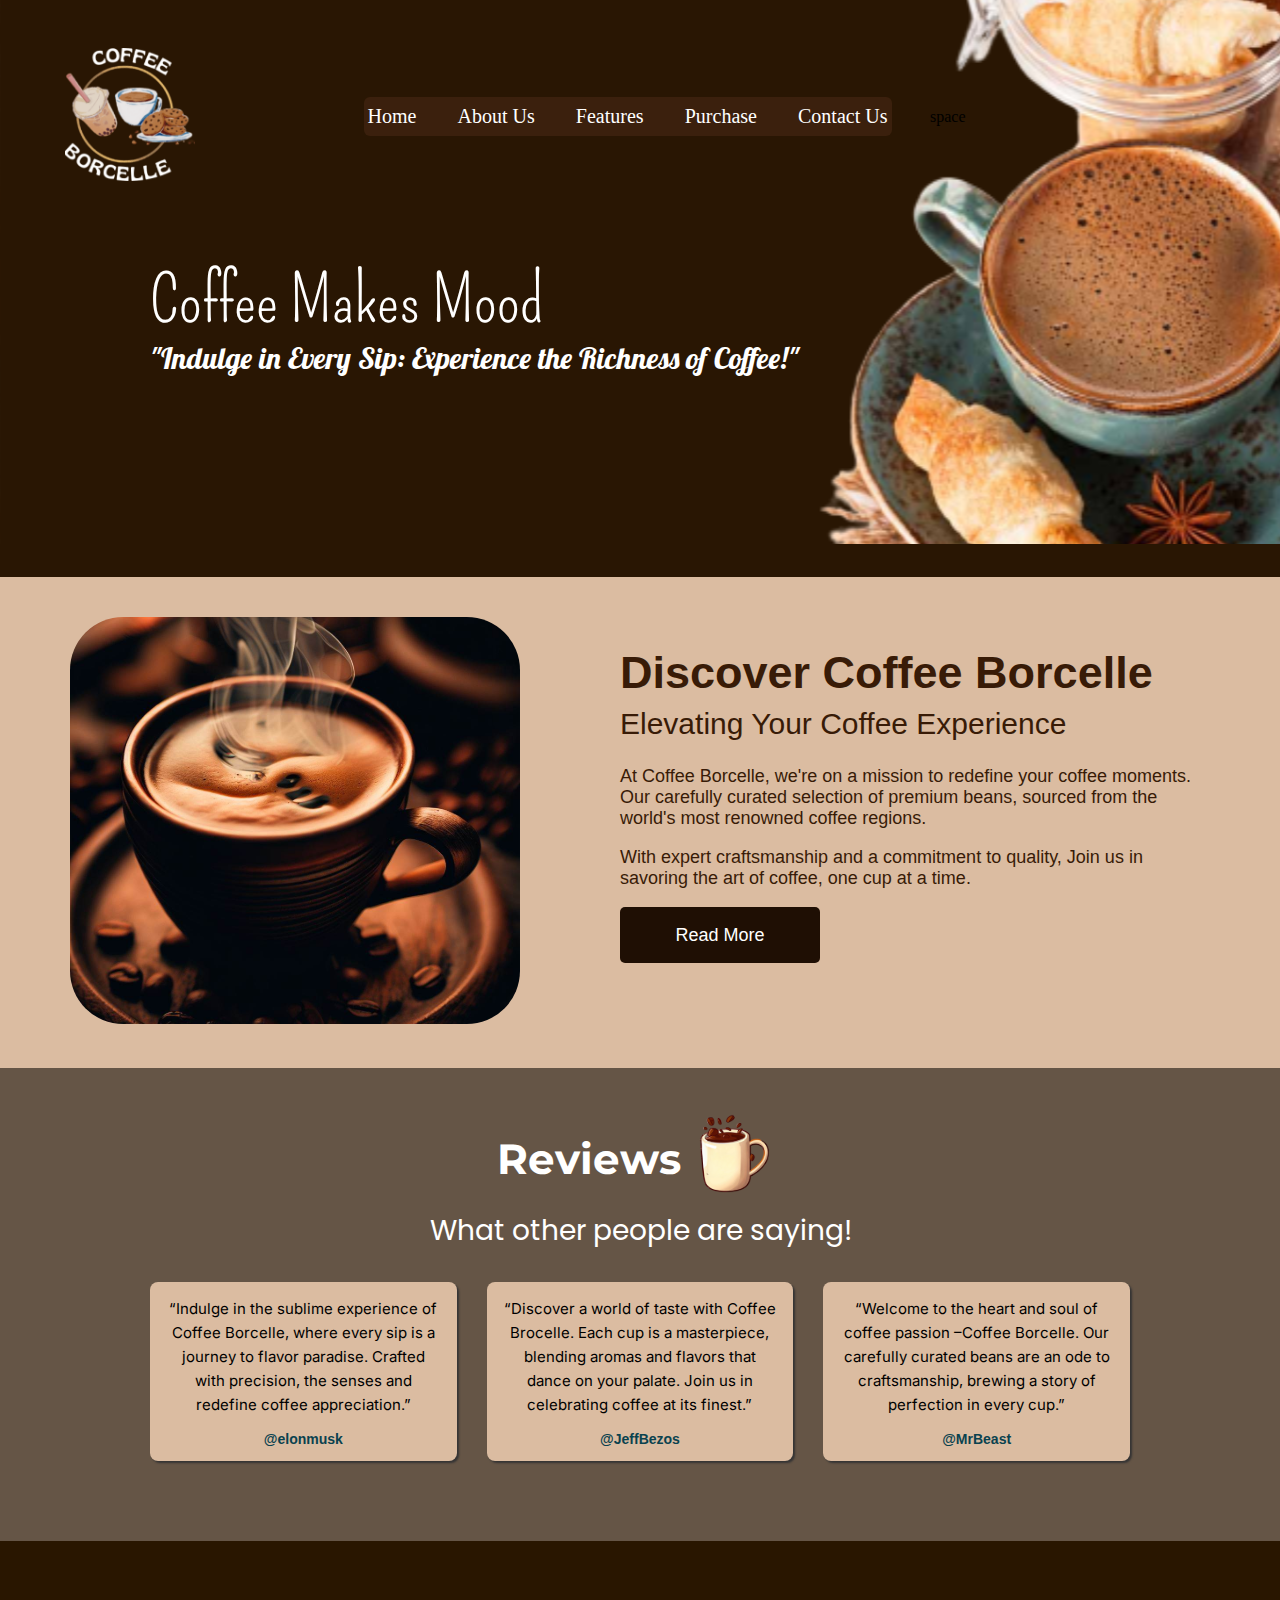
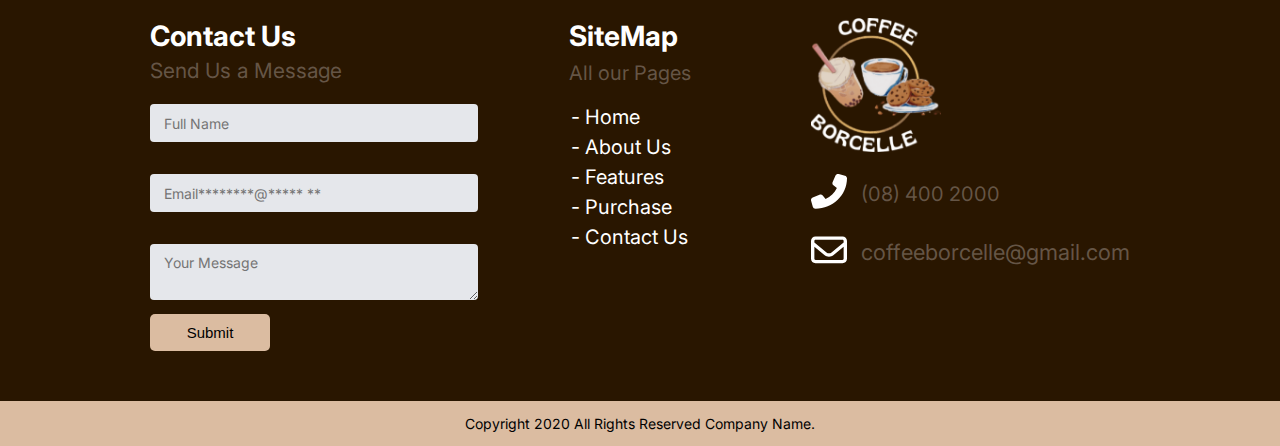
==== index.html @ 1bc61017 "Update and rename Coffee2.html to index.html" ====
<!DOCTYPE html>
<html>
    <head>
        <title>Coffee Borcelle</title>
        <link rel="stylesheet" href="Coffee.css">
        <link rel="preconnect" href="https://fonts.googleapis.com">
<link rel="preconnect" href="https://fonts.gstatic.com" crossorigin>
<link href="https://fonts.googleapis.com/css2?family=Inter:ital,opsz,wght@0,14..32,100..900;1,14..32,100..900&family=Lobster&family=Montserrat:ital,wght@0,100..900;1,100..900&family=Pompiere&family=Poppins:ital,wght@0,100;0,200;0,300;0,400;0,500;0,600;0,700;0,800;0,900;1,100;1,200;1,300;1,400;1,500;1,600;1,700;1,800;1,900&display=swap" rel="stylesheet">
    </head>
     


    <body>
        <div class="general-container">
            <div class="header-container">
                <div class="header">
                    <div class="coffee-logo">
                        <img class="coffee-pic" src="logo-d5e1fde3 (1).png">
                    </div>
                    <div class="nav">
                        <div>Home</div>
                        <div>About Us</div>
                        <div>Features</div>
                        <div>Purchase</div>
                        <div>Contact Us</div>
                    </div>
                    <div class="space">
                        space
                    </div>
                </div>

                <div class="absolute-container">
                    <img class="absolute-img" src="absolute-img-7f25645f.svg">
                </div>

                <div class="nav-container">
                    <div class="close-button-container">
                       <button class="close-button">x</button>
                    </div>
                
                <div class="nav-options">
                    <div>Home</div>
                    <div>About Us</div>
                    <div>Features</div>
                    <div>Purchase</div>
                    <div>Contact Us</div>
                </div>
                
                </div>

                <div class="motto">
                    <p class="motto-heading">Coffee Makes Mood</p>
                    <p class="subheading">"Indulge in Every Sip: 
                        Experience the Richness of Coffee!"
                    </p>
                </div>
            </div>



            <div class="about-container">
                <div class="coffee-container">
                    <img class="coffee-img" src="coffee-cup-a25f77c8.svg">
                </div>
                <div class="about-coffee">
                    <h1 class="about-header">Discover Coffee Borcelle</h1>
                    <h2 class="about-subheader">Elevating Your Coffee Experience</h2>
                    <p>At Coffee Borcelle, we're on a mission to redefine your coffee moments. Our carefully curated selection of premium beans, sourced from the world's most renowned coffee regions.</p>
                    <p>With expert craftsmanship and a commitment to quality, Join us in savoring the art of coffee, one cup at a time.</p>
                    <button class="read-button">Read More</button>
                </div>
            </div>
            <div class="reviews-container">
                <div class="review-header">
                    <div>Reviews</div>
                    <div><img src="sm-coffee-cup-471a002f.svg"></div>
                </div>
                <div class="review-subheader">
                    What other people are saying!
                </div>
                <div class="review-box-container">
                    <div class="review-box1">
                        <p class="box-content">
                            “Indulge in the sublime experience of Coffee Borcelle, where every sip is a journey to flavor paradise.
                             Crafted with precision, the senses and redefine coffee appreciation.”
                        </p>
                        <p class="review-author">@elonmusk</p>
                    </div>
                    <div class="review-box2">
                        <p class="box-content">
                            “Discover a world of taste with Coffee Brocelle. 
                            Each cup is a masterpiece, blending aromas and flavors that dance on your palate. Join us in celebrating coffee at its finest.”
                        </p>
                        <p class="review-author">@JeffBezos</p>
                    </div>
                    <div class="review-box3">
                        <p class="box-content">
                            “Welcome to the heart and soul of coffee passion –Coffee Borcelle. Our carefully curated beans are an ode to
                             craftsmanship, brewing a story of perfection in every cup.”
                        </p>
                        <p class="review-author">@MrBeast</p>
                    </div>
                </div>
            </div>
            <div class="contactus-container">
                <div class="contact-form">
                    <p class="head">Contact Us</p>
                    <p class="subhead">Send Us a Message</p>
                    <div class="form">
                        <div>
                            <input class="input1" type="text" placeholder="Full Name">
                        </div>
                        <div>
                            <input class="input1" type="email" placeholder="Email********@***** **">
                        </div>
                        <div>
                            <textarea class="input2" placeholder="Your Message"></textarea>
                        </div>
                        <div>
                            <input class="submit" type="submit">
                        </div>
                        
                    </div>
                </div>

                <div class="contact-links">
                    <div>
                       <div class="sitemap">SiteMap</div>
                       <div class="all-pages">All our Pages</div>
                    </div>
                    <div class="links">
                        <div>- Home</div>
                        <div>- About Us</div>
                        <div>- Features</div>
                        <div>- Purchase</div>
                        <div>- Contact Us</div>
                        
                    </div>
                </div>
                <div class="contact-info">
                    <div class="contact-logo">
                        <img class="contact-logo-img" src="logo-d5e1fde3 (1).png">
                    </div>
                    <div class="contact-call">
                        <div><img src="call-8a789ccc.svg"></div>
                        <div>(08) 400 2000</div>
                    </div>
                    <div class="contact-email">
                        <div><img src="email-8d570b8e.svg"></div>
                        <div>coffeeborcelle@gmail.com</div>
                    </div>
                </div>
            </div> 
            <div class="copyright-container">
                <p class="copyright-text">
                    Copyright 2020 All Rights Reserved Company Name.
                </p>
            </div>

        </div>
    </body>
</html>
---- Coffee.css ----
body{
    margin: 0;
}

.general-container{
    display: flex;
    flex-direction: column;
}

.header-container{
    background-color: rgb(41, 22, 3);
    
    display: flex;
    flex-direction: column;
    padding-top: 48px;
    padding-bottom: 150px;
   
}

.header{
    display: flex;
    flex-direction: row;
    margin-left: 65px;
    margin-right: 200px;
    justify-content: space-between;
    align-items: center;
    position: relative;
    
}

.coffee-logo{
    width: 130px;
    
}

.coffee-pic{
    width: 100%;
    min-width: 110px;
}

.nav{
    background-color: rgb(59, 32, 13);
    color: white;
    height: 35px;
    width: 520px;
    border-radius: 6px;
    display: flex;
    flex-direction: row;
    justify-content: space-between;
    align-items: center;
    margin-left: 130px;
    padding: 2px 4px;
    font-size: 20px;
    
}

.nav-container{
    background-color: rgb(111, 68, 54);
    width: 300px;
    position: fixed;
    right: 0;
    top: 0;
    bottom: 0;
    display: none;
    
}

.nav-options{
    display: flex;
    flex-direction: column;
    padding-left: 100px;
    gap: 40px;
    font-size: 22px;
    font-family: inter, sans-serif;
    color: white;
}

.nav-options div{
    cursor: pointer;
}


.close-button-container{
    display: flex;
    justify-content: end;
    padding-top: 40px;
    padding-right: 55px;
    padding-bottom: 40px;
    }

    .close-button{
        cursor: pointer;
        background: none;
        border-style: none;
        color: black;
        font-size: 18px;
        font-family: inter, sans-serif;
        font-weight: bold;
    }

    .close-button:focus{
        background-color: green;
    }


.space{
    
    width: 150px;
}


.absolute-container{
    width: 460px;
    height: 76px;
}

.absolute-img{
    position: absolute;
    width: 100%;
    top: 0;
    bottom: 0;
    
    
    
}

.motto{
    
    display: inline-block;
    color: white;
    margin-left: 150px;
    margin-bottom: 50px;
    
}


.subheading{
    font-family: Lobster, Arial;  
    font-size: 30px;
    margin: 0;
}

.motto-heading{
    font-size: 65px;
    font-family: pompiere, Arial;
    margin: 0;
}


.about-container{
    background-color: rgb(219, 188, 161);
    flex: 1;
    display: grid;
    grid-template-columns: 350px 1fr;
    column-gap: 200px;
    padding: 40px 70px;
}

.coffee-container{
    width: 450px;
}

.coffee-img{
    width: 100%;
}

.about-coffee{
    font-family: Arial;
    font-size: 18px;
    color: rgb(56, 27, 7);
}

.about-header{
    font-size: 45px;
    font-weight: bolder;
    margin-bottom: 8px;
}

.about-subheader{
    font-size: 30px;
    font-weight: lighter;
    margin-top: 0;
}

.read-button{
    background-color: rgb(31, 15, 4);
    color: white;
    width: 200px;
    height: 56px;
    border-radius: 5px;
    border-style: none;
    font-size: 18px;
}


.reviews-container{
    background-color: #655546;
    flex: 1;
    padding-top: 40px;
    padding-bottom: 80px;
}

.review-header{
    display: flex;
    flex-direction: row;
    justify-content: center;
    align-items: center;
    font-size: 42px;
    font-weight: bold;
    color: white;
    font-family: Montserrat, sans-serif;
}

.review-subheader{
    display: flex;
    justify-content: center;
    color: white;
    font-size: 28px;
    font-family: poppins, sans-serif;
    margin-bottom: 30px;
}

.review-box-container{
    
    display: grid;
    grid-template-columns: 1fr 1fr 1fr;
    column-gap: 30px;
    padding-left: 150px;
    padding-right: 150px;
    
}

.box-content{
    margin-bottom: 0;
    margin-left: 15px;
    margin-right: 15px;
    height: 120px;
    line-height: 24px;
    font-family: inter, serif;
    font-size: 15px;
    
    
}

.review-author{
    font-family: sans-serif;
    font-size: 14px;
    font-weight: bold;
    color: #0a424f;
}

.review-box1{
    background-color: rgb(219, 188, 161);
    border-radius: 8px;
    text-align: center;
    box-shadow: 2px 2px 2px rgb(53, 52, 52);
}

.review-box2{
    background-color: rgb(219, 188, 161);
    border-radius: 8px;
    text-align: center;
    box-shadow: 2px 2px 2px rgb(53, 52, 52);
}

.review-box3{
    background-color: rgb(219, 188, 161);
    border-radius: 8px;
    text-align: center;
    box-shadow: 2px 2px 2px rgb(53, 52, 52);
    
}



.contactus-container{
    background-color: rgb(41, 22, 0);
    flex: 1;
    display: grid;
    grid-template-columns: 1fr 1fr 1fr;
    column-gap: 35px;
    padding: 50px 150px;
} 

.head{
    font-size: 28px;
    color: white;
    font-family: inter, sans-serif;
    font-weight: bold;
    margin-bottom: 5px;
}

.subhead{
    font-size: 21px;
    color: rgb(101, 85, 70); 
    font-family: inter, sans-serif;
    margin-top: 0;
}

.form{
    display: grid;
    grid-template-rows: 1fr 1fr 1fr;
    row-gap: 10px;
    
}

.input1{
    background-color: #e5e7eb;
    font-family: inter, sans-serif;
    border-style: none;
    padding: 10px 14px;
    width: 300px;
    height: 18px;
    border-radius: 4px;
    font-size: 14px;
}

.input2{
    background-color: #e5e7eb;
    font-family: inter, sans-serif;
    border-style: none;
    padding: 10px 14px;
    width: 300px;
    height: 36px;
    border-radius: 4px;
    font-size: 14px;
    
}

.submit{
    background-color: #dbbca1;
    padding: 10px 14px;
    width: 120px;
    border-style: none;
    border-radius: 5px;
    font-size: 15px;
    margin-top: 0;
    cursor: pointer;
}

.input1:focus,
.input2:focus{
    background-color: white;
    outline: none;
}

.contact-links{
    color: white;
    display: flex;
    flex-direction: column;
    align-items: center;
    padding-top: 28px;
    
}
.sitemap{
    font-size: 28px;
    font-weight: bold;
    font-family: inter, sans-serif;
    margin-bottom: 8px;
}

.all-pages{
    font-size: 20px;
    font-family: inter, sans-serif;
    color: rgb(101, 85, 70);
    margin-bottom: 17px;
}

.links{
    margin-left: 0;
    padding-left: 0;
    line-height: 30px;
    font-size: 20px;
    font-family: inter, sans-serif;
}


.contact-info{
    display: flex;
    flex-direction: column;
    gap: 18px;
    padding-top: 27px;
    padding-left: 30px;
    color: white;
}

.contact-logo{
   width: 130px;
}

.contact-logo-img{
    width: 100%;
}

.contact-call{
    display: flex;
    gap: 14px;
    align-items: center;
    color: rgb(101, 85, 70);
    font-size: 20px;
    font-family: inter, sans-serif;
}

.contact-email{
    display: flex;
    align-items: center;
    gap: 14px;
    color: rgb(101, 85, 70);
    font-size: 22px;
    font-family: inter, sans-serif;
}

.copyright-container{
    background-color: rgb(219, 188, 161);
    font-family: inter, sans-serif;
    font-size: 14px;
    padding: 0;
    justify-items: center;
}


@media (max-width: 1270px){
    body{
    margin: 0;
}

.general-container{
    display: flex;
    flex-direction: column;
}

.header-container{
    background-color: rgb(41, 22, 3);
    
    display: flex;
    flex-direction: column;
    padding-top: 48px;
    padding-bottom: 0px;
    padding-right: 0px;
   
}

.header{
    display: flex;
    flex-direction: row;
    margin-left: 65px;
    margin-right: 200px;
    justify-content: space-between;
    align-items: center;
    position: relative;
    
}

.coffee-logo{
    width: 130px;
    
}

.coffee-pic{
    width: 100%;
    min-width: 110px;
}

.nav{
    background-color: rgb(59, 32, 13);
    color: white;
    height: 53px;
    width: 500px;
    border-radius: 6px;
    display: flex;
    flex-direction: row;
    justify-content: space-between;
    align-items: center;
    margin-left: 60px;
    padding: 10px 4px;
    font-size: 20px;
    flex-shrink: 0;
    
}

.space{
    
    width: 150px;
}


.absolute-container{
    width: 460px;
    height: 76px;
    display: none;
}

.absolute-img{
    position: absolute;
    width: 100%;
    top: 0;
    bottom: 0;
    display: none;
    
    
    
}

.motto{
    
    display: inline-block;
    color: white;
    margin-left: 150px;
    margin-bottom: 20px;
    margin-top: 100px;
    width: 500px;
    
}


.subheading{
    font-family: Lobster, Arial;  
    font-size: 28px;
    margin: 0;
}

.motto-heading{
    font-size: 55px;
    font-family: pompiere, Arial;
    margin: 0;
}


.about-container{
    background-color: rgb(219, 188, 161);
    flex: 1;
    display: grid;
    grid-template-columns: 200px 1fr;
    column-gap: 140px;
    padding: 40px 70px;
    padding-right: 10px;
}

.coffee-container{
    width: 300px;
}

.coffee-img{
    width: 100%;
}

.about-coffee{
    font-family: inter, sans-serif;
    font-size: 18px;
    color: rgb(56, 27, 7);
}

.about-header{
    font-weight: poppins, sans-serif;
    font-size: 45px;
    font-weight: bolder;
    margin-bottom: 8px;
}

.about-subheader{
    font-size: 30px;
    font-weight: 400;
    margin-top: 0;
}

.read-button{
    background-color: rgb(31, 15, 4);
    color: white;
    width: 150px;
    height: 56px;
    border-radius: 5px;
    border-style: none;
    font-size: 18px;
}


.reviews-container{
    background-color: #655546;
    flex: 1;
    padding-top: 40px;
    padding-bottom: 80px;
}

.review-header{
    display: flex;
    flex-direction: row;
    justify-content: center;
    align-items: center;
    font-size: 42px;
    font-weight: bold;
    color: white;
    font-family: Montserrat, sans-serif;
}

.review-subheader{
    display: flex;
    justify-content: center;
    color: white;
    font-size: 28px;
    font-family: poppins, sans-serif;
    margin-bottom: 30px;
}

.review-box-container{
    
    display: grid;
    grid-template-columns: 1fr 1fr;
    column-gap: 30px;
    row-gap: 30px;
    padding-left: 15px;
    padding-right: 15px;
    
}

.box-content{
    margin-bottom: 0;
    margin-left: 15px;
    margin-right: 15px;
    height: 120px;
    line-height: 24px;
    font-family: inter, serif;
    font-size: 15px;
    
    
}

.review-author{
    font-family: sans-serif;
    font-size: 14px;
    font-weight: bold;
    color: #0a424f;
}

.review-box1{
    background-color: rgb(219, 188, 161);
    border-radius: 8px;
    text-align: center;
    box-shadow: 2px 2px 2px rgb(53, 52, 52);
}

.review-box2{
    background-color: rgb(219, 188, 161);
    border-radius: 8px;
    text-align: center;
    box-shadow: 2px 2px 2px rgb(53, 52, 52);
}

.review-box3{
    background-color: rgb(219, 188, 161);
    border-radius: 8px;
    text-align: center;
    box-shadow: 2px 2px 2px rgb(53, 52, 52);
    
}



.contactus-container{
    background-color: rgb(41, 22, 0);
    flex: 1;
    display: grid;
    grid-template-columns: 1fr 1fr 1fr;
    column-gap: 35px;
    padding: 50px 150px;
} 

.head{
    font-size: 28px;
    color: white;
    font-family: inter, sans-serif;
    font-weight: bold;
    margin-bottom: 5px;
}

.subhead{
    font-size: 21px;
    color: rgb(101, 85, 70); 
    font-family: inter, sans-serif;
    margin-top: 0;
}

.form{
    display: grid;
    grid-template-rows: 1fr 1fr 1fr;
    row-gap: 10px;
    
}

.input1{
    background-color: #e5e7eb;
    font-family: inter, sans-serif;
    border-style: none;
    padding: 10px 14px;
    width: 300px;
    height: 18px;
    border-radius: 4px;
    font-size: 14px;
}

.input2{
    background-color: #e5e7eb;
    font-family: inter, sans-serif;
    border-style: none;
    padding: 10px 14px;
    width: 300px;
    height: 36px;
    border-radius: 4px;
    font-size: 14px;
    
}

.submit{
    background-color: #dbbca1;
    padding: 10px 14px;
    width: 120px;
    border-style: none;
    border-radius: 5px;
    font-size: 15px;
    margin-top: 0;
    cursor: pointer;
}

.input1:focus,
.input2:focus{
    background-color: white;
    outline: none;
}

.contact-links{
    color: white;
    display: flex;
    flex-direction: column;
    align-items: center;
    padding-top: 28px;
    
}
.sitemap{
    font-size: 28px;
    font-weight: bold;
    font-family: inter, sans-serif;
    margin-bottom: 8px;
}

.all-pages{
    font-size: 20px;
    font-family: inter, sans-serif;
    color: rgb(101, 85, 70);
    margin-bottom: 17px;
}

.links{
    margin-left: 0;
    padding-left: 0;
    line-height: 30px;
    font-size: 20px;
    font-family: inter, sans-serif;
}


.contact-info{
    display: flex;
    flex-direction: column;
    gap: 18px;
    padding-top: 27px;
    padding-left: 30px;
    color: white;
}

.contact-logo{
   width: 130px;
}

.contact-logo-img{
    width: 100%;
}

.contact-call{
    display: flex;
    gap: 14px;
    align-items: center;
    color: rgb(101, 85, 70);
    font-size: 20px;
    font-family: inter, sans-serif;
}

.contact-email{
    display: flex;
    align-items: center;
    gap: 14px;
    color: rgb(101, 85, 70);
    font-size: 22px;
    font-family: inter, sans-serif;
}

.copyright-container{
    background-color: rgb(219, 188, 161);
    font-family: inter, sans-serif;
    font-size: 14px;
    padding: 0;
    justify-items: center;
}
}



@media (max-width: 990px){
    .contactus-container{
        background-color: rgb(41, 22, 0);
        flex: 1;
        display: grid;
        grid-template-columns: 1fr 1fr;
        column-gap: 35px;
        row-gap: 20px;
        padding: 50px 150px;
        padding-left: 30px;
    } 
    
    .head{
        font-size: 28px;
        color: white;
        font-family: inter, sans-serif;
        font-weight: bold;
        margin-bottom: 5px;
    }
    
    .subhead{
        font-size: 21px;
        color: rgb(101, 85, 70); 
        font-family: inter, sans-serif;
        margin-top: 0;
    }
    
    .form{
        display: grid;
        grid-template-rows: 1fr 1fr 1fr;
        row-gap: 10px;
        
    }
    
    .input1{
        background-color: #e5e7eb;
        font-family: inter, sans-serif;
        border-style: none;
        padding: 10px 14px;
        width: 400px;
        height: 18px;
        border-radius: 4px;
        font-size: 14px;
    }
    
    .input2{
        background-color: #e5e7eb;
        font-family: inter, sans-serif;
        border-style: none;
        padding: 10px 14px;
        width: 400px;
        height: 36px;
        border-radius: 4px;
        font-size: 14px;
        
    }
    
    .submit{
        background-color: #dbbca1;
        padding: 10px 14px;
        width: 120px;
        border-style: none;
        border-radius: 5px;
        font-size: 15px;
        margin-top: 0;
        cursor: pointer;
    }
    
    .input1:focus,
    .input2:focus{
        background-color: white;
        outline: none;
    }
    
    .contact-links{
        color: white;
        display: flex;
        flex-direction: column;
        align-items: center;
        padding-top: 28px;
        
    }
    .sitemap{
        font-size: 28px;
        font-weight: bold;
        font-family: inter, sans-serif;
        margin-bottom: 8px;
    }
    
    .all-pages{
        font-size: 20px;
        font-family: inter, sans-serif;
        color: rgb(101, 85, 70);
        margin-bottom: 17px;
    }
    
    .links{
        margin-left: 0;
        padding-left: 0;
        line-height: 30px;
        font-size: 20px;
        font-family: inter, sans-serif;
    }
    
    
    .contact-info{
        display: flex;
        flex-direction: column;
        gap: 12px;
        padding-top: 27px;
        padding-left: 0px;
        color: white;
    }
    
    .contact-logo{
       width: 170px;
    }
    
    .contact-logo-img{
        width: 100%;
    }
    
    .contact-call{
        display: flex;
        gap: 14px;
        align-items: center;
        color: rgb(101, 85, 70);
        font-size: 20px;
        font-family: inter, sans-serif;
    }
    
    .contact-email{
        display: flex;
        align-items: center;
        gap: 14px;
        color: rgb(101, 85, 70);
        font-size: 22px;
        font-family: inter, sans-serif;
    }
}

@media (max-width: 760px){
    body{
        margin: 0;
    }
    
    .general-container{
        display: flex;
        flex-direction: column;
    }
    
    .header-container{
        background-color: rgb(41, 22, 3);
        
        display: flex;
        flex-direction: column;
        padding-top: 48px;
        padding-bottom: 40px;
       
    }
    
    .header{
        display: flex;
        flex-direction: row;
        margin-left: 65px;
        margin-right: 200px;
        justify-content: space-between;
        align-items: center;
        position: relative;
        
    }
    
    .coffee-logo{
        width: 130px;
        
    }
    
    .coffee-pic{
        width: 100%;
        min-width: 110px;
    }
    
    .nav{
        background-color: rgb(59, 32, 13);
        color: white;
        height: 35px;
        width: 520px;
        border-radius: 6px;
        display: flex;
        flex-direction: row;
        justify-content: space-between;
        align-items: center;
        margin-left: 130px;
        padding: 2px 4px;
        font-size: 20px;
        
    }
    
    .space{
        
        width: 150px;
    }
    
    
    .absolute-container{
        width: 460px;
        height: 76px;
    }
    
    .absolute-img{
        position: absolute;
        width: 100%;
        top: 0;
        bottom: 0;
        
        
        
    }
    
    .motto{
        justify-items: center;
        display: inline-block;
        color: white;
        margin-left: 50px;
        margin-bottom: 50px;
        
        
    }
    
    
    .subheading{
        font-family: Lobster, Arial;  
        font-size: 26px;
        margin: 0;
    }
    
    
    .motto-heading{
        font-size: 62px;
        font-family: pompiere, Arial;
        margin: 0;
    }
    
    
    .about-container{
        background-color: rgb(219, 188, 161);
        flex: 1;
        display: flex;
        flex-direction: column;

        padding: 40px 20px;
    }

    .coffee-container{
        width: 100%;
    }

    .coffee-img{
        width: 100%;
    }
    
    
    
    .about-coffee{
        margin: 0;
        font-size: 18px;
        color: rgb(56, 27, 7);
        flex: 1;
        
    }
    
    .about-header{
        font-family: poppins, sans-serif;
        font-size: 30px;
        font-weight: bolder;
        margin-bottom: 0;
    }
    
    .about-subheader{
        font-family: poppins, sans-serif;
        font-size: 28px;
        font-weight: 300;
        margin-top: 0;
    }
    
    .read-button{
        background-color: rgb(15, 8, 3);
        color: white;
        width: 150px;
        height: 56px;
        border-radius: 5px;
        border-style: none;
        font-size: 18px;
    }
    
    
    .reviews-container{
        background-color: #655546;
        flex: 1;
        padding-top: 40px;
        padding-bottom: 80px;
    }
    
    .review-header{
        display: flex;
        flex-direction: row;
        justify-content: center;
        align-items: center;
        font-size: 42px;
        font-weight: bold;
        color: white;
        font-family: Montserrat, sans-serif;
    }
    
    .review-subheader{
        display: flex;
        justify-content: center;
        color: white;
        font-size: 28px;
        font-family: poppins, sans-serif;
        margin-bottom: 30px;
    }
    
    .review-box-container{
    
        display: grid;
        grid-template-columns: 1fr;
        column-gap: 30px;
        row-gap: 30px;
        padding-left: 15px;
        padding-right: 15px;
        
    }
    
    
    .box-content{
        margin-bottom: 0;
        margin-left: 15px;
        margin-right: 15px;
        height: 60px;
        line-height: 24px;
        font-family: inter, serif;
        font-size: 15px;
        
        
    }
    
    .review-author{
        font-family: sans-serif;
        font-size: 14px;
        font-weight: bold;
        color: #0a424f;
    }
    
    .review-box1{
        background-color: rgb(219, 188, 161);
        border-radius: 8px;
        text-align: center;
        box-shadow: 2px 2px 2px rgb(53, 52, 52);
    }
    
    .review-box2{
        background-color: rgb(219, 188, 161);
        border-radius: 8px;
        text-align: center;
        box-shadow: 2px 2px 2px rgb(53, 52, 52);
    }
    
    .review-box3{
        background-color: rgb(219, 188, 161);
        border-radius: 8px;
        text-align: center;
        box-shadow: 2px 2px 2px rgb(53, 52, 52);
        
    }
    
    
    
    .contactus-container{
        background-color: rgb(41, 22, 0);
        flex: 1;
        display: grid;
        grid-template-columns: 1fr;
        column-gap: 35px;
        justify-items: left;
        padding-top: 50px;
        padding-left: 25px;
        padding-right: 20px;
    } 

    .contact-form{
        width: 93%;
    }
    
    .head{
        font-size: 28px;
        color: white;
        font-family: inter, sans-serif;
        font-weight: bold;
        margin-bottom: 5px;
    }
    
    .subhead{
        font-size: 21px;
        color: rgb(101, 85, 70); 
        font-family: inter, sans-serif;
        margin-top: 0;
    }
    
    .form{
        display: grid;
        grid-template-columns: 1fr;
        
        
    }
    
    .input1{
        background-color: #e5e7eb;
        font-family: inter, sans-serif;
        border-style: none;
        padding: 10px 14px;
        width: 100%;
        height: 18px;
        border-radius: 4px;
        font-size: 14px;
    }
    
    .input2{
        background-color: #e5e7eb;
        font-family: inter, sans-serif;
        border-style: none;
        padding: 10px 14px;
        width: 100%;
        height: 38px;
        border-radius: 4px;
        font-size: 14px;
        
    }
    
    .submit{
        background-color: #dbbca1;
        padding: 10px 14px;
        width: 120px;
        border-style: none;
        border-radius: 5px;
        font-size: 15px;
        margin-top: 0;
        cursor: pointer;
    }
    
    .input1:focus,
    .input2:focus{
        background-color: white;
        outline: none;
    }
    
    .contact-links{
        color: white;
        display: flex;
        flex-direction: column;
        padding-top: 28px;
    
        
    }
    .sitemap{
        font-size: 28px;
        font-weight: bold;
        font-family: inter, sans-serif;
        margin-bottom: 8px;
    }
    
    .all-pages{
        font-size: 20px;
        font-family: inter, sans-serif;
        color: rgb(101, 85, 70);
        margin-bottom: 17px;
    }
    
    .links{
        margin-left: 0;
        padding-left: 0;
        line-height: 30px;
        font-size: 20px;
        font-family: inter, sans-serif;
    }
    
    
    .contact-info{
        display: flex;
        flex-direction: column;
        gap: 18px;
        padding-top: 27px;
        padding-left: 30px;
        color: white;
    }
    
    .contact-logo{
       width: 130px;
    }
    
    .contact-logo-img{
        width: 100%;
    }
    
    .contact-call{
        display: flex;
        gap: 14px;
        align-items: center;
        color: rgb(101, 85, 70);
        font-size: 20px;
        font-family: inter, sans-serif;
    }
    
    .contact-email{
        display: flex;
        align-items: center;
        gap: 14px;
        color: rgb(101, 85, 70);
        font-size: 22px;
        font-family: inter, sans-serif;
    }
    
    .copyright-container{
        background-color: rgb(219, 188, 161);
        font-family: inter, sans-serif;
        font-size: 14px;
        padding: 0;
        justify-items: center;
    }

}
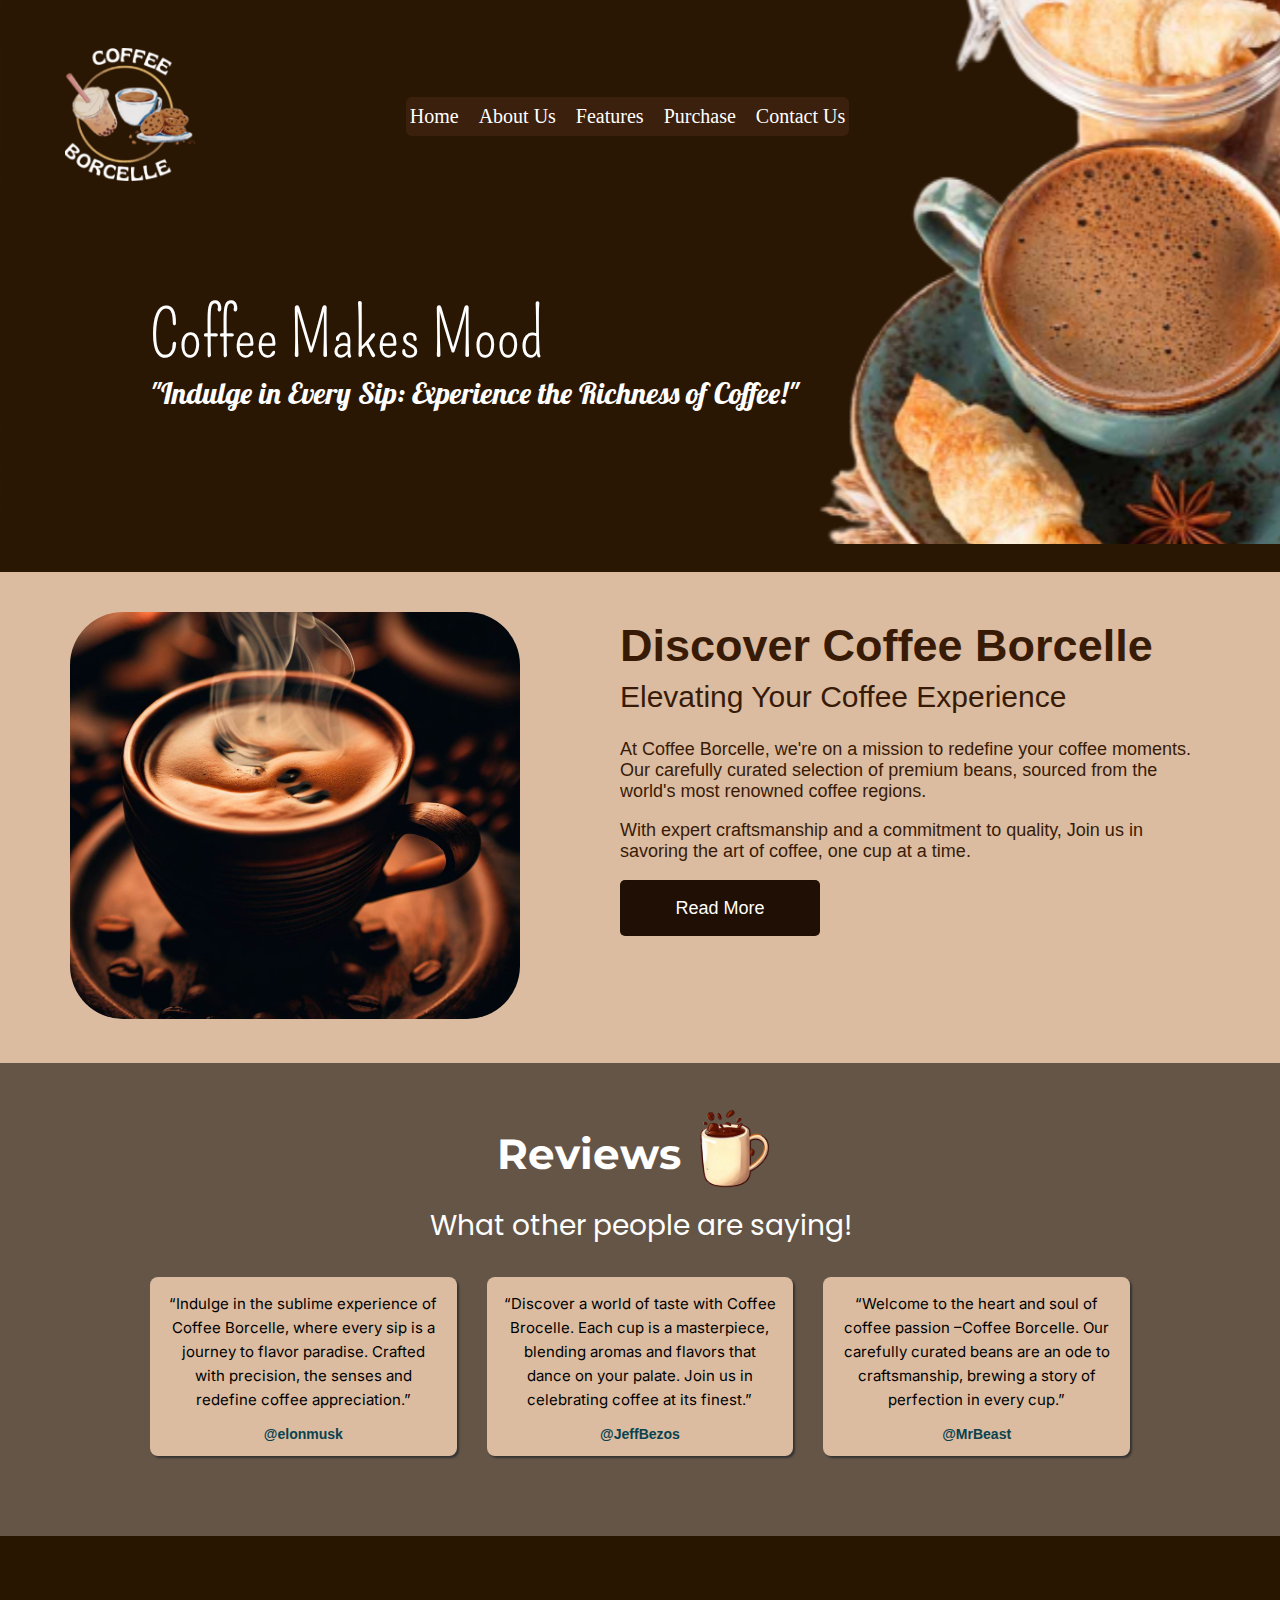
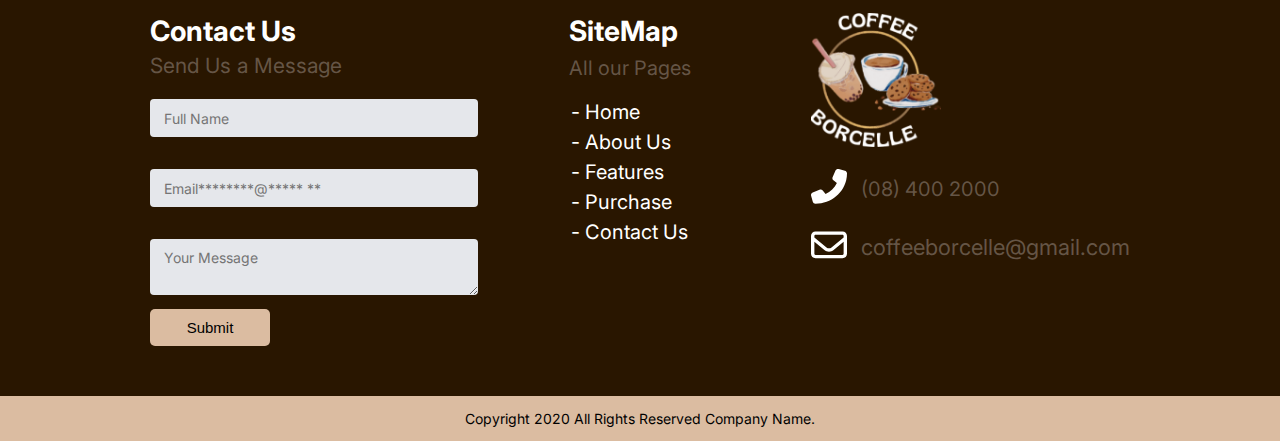
==== commit 9943bd96: "Update and rename Coffee2.html to index.html" ====
--- a/index.html
+++ b/index.html
@@ -18,20 +18,22 @@
                         <img class="coffee-pic" src="logo-d5e1fde3 (1).png">
                     </div>
                     <div class="nav">
-                        <div>Home</div>
-                        <div>About Us</div>
-                        <div>Features</div>
-                        <div>Purchase</div>
-                        <div>Contact Us</div>
+                        <div><a class="nav-links" href="amazon.com">Home</a></div>
+                        <div><a class="nav-links" href="google.com">About Us</a></div>
+                        <div><a class="nav-links" href="google.com">Features</a></div>
+                        <div><a class="nav-links" href="google.com">Purchase</a></div>
+                        <div><a class="nav-links" href="google.com">Contact Us</a></div> 
                     </div>
                     <div class="space">
                         space
                     </div>
+
+                    <div class="absolute-container">
+                        <img class="absolute-img" src="absolute-img-7f25645f.svg">
+                    </div>
                 </div>
 
-                <div class="absolute-container">
-                    <img class="absolute-img" src="absolute-img-7f25645f.svg">
-                </div>
+                
 
                 <div class="nav-container">
                     <div class="close-button-container">
--- a/Coffee.css
+++ b/Coffee.css
@@ -1,423 +1,382 @@
-body{
-    margin: 0;
-}
-
-.general-container{
-    display: flex;
-    flex-direction: column;
-}
-
-.header-container{
-    background-color: rgb(41, 22, 3);
-    
-    display: flex;
-    flex-direction: column;
-    padding-top: 48px;
-    padding-bottom: 150px;
-   
-}
-
-.header{
-    display: flex;
-    flex-direction: row;
-    margin-left: 65px;
-    margin-right: 200px;
-    justify-content: space-between;
-    align-items: center;
-    position: relative;
-    
-}
-
-.coffee-logo{
-    width: 130px;
-    
-}
-
-.coffee-pic{
-    width: 100%;
-    min-width: 110px;
-}
-
-.nav{
-    background-color: rgb(59, 32, 13);
-    color: white;
-    height: 35px;
-    width: 520px;
-    border-radius: 6px;
-    display: flex;
-    flex-direction: row;
-    justify-content: space-between;
-    align-items: center;
-    margin-left: 130px;
-    padding: 2px 4px;
-    font-size: 20px;
-    
-}
-
-.nav-container{
-    background-color: rgb(111, 68, 54);
-    width: 300px;
-    position: fixed;
-    right: 0;
-    top: 0;
-    bottom: 0;
-    display: none;
-    
-}
-
-.nav-options{
-    display: flex;
-    flex-direction: column;
-    padding-left: 100px;
-    gap: 40px;
-    font-size: 22px;
-    font-family: inter, sans-serif;
-    color: white;
-}
-
-.nav-options div{
-    cursor: pointer;
-}
-
-
-.close-button-container{
-    display: flex;
-    justify-content: end;
-    padding-top: 40px;
-    padding-right: 55px;
-    padding-bottom: 40px;
-    }
-
-    .close-button{
-        cursor: pointer;
-        background: none;
-        border-style: none;
-        color: black;
-        font-size: 18px;
-        font-family: inter, sans-serif;
-        font-weight: bold;
-    }
-
-    .close-button:focus{
-        background-color: green;
-    }
-
-
-.space{
-    
-    width: 150px;
-}
-
-
-.absolute-container{
-    width: 460px;
-    height: 76px;
-}
-
-.absolute-img{
-    position: absolute;
-    width: 100%;
-    top: 0;
-    bottom: 0;
-    
-    
-    
-}
-
-.motto{
-    
-    display: inline-block;
-    color: white;
-    margin-left: 150px;
-    margin-bottom: 50px;
-    
-}
-
-
-.subheading{
-    font-family: Lobster, Arial;  
-    font-size: 30px;
-    margin: 0;
-}
-
-.motto-heading{
-    font-size: 65px;
-    font-family: pompiere, Arial;
-    margin: 0;
-}
-
-
-.about-container{
-    background-color: rgb(219, 188, 161);
-    flex: 1;
-    display: grid;
-    grid-template-columns: 350px 1fr;
-    column-gap: 200px;
-    padding: 40px 70px;
-}
-
-.coffee-container{
-    width: 450px;
-}
-
-.coffee-img{
-    width: 100%;
-}
-
-.about-coffee{
-    font-family: Arial;
-    font-size: 18px;
-    color: rgb(56, 27, 7);
-}
-
-.about-header{
-    font-size: 45px;
-    font-weight: bolder;
-    margin-bottom: 8px;
-}
-
-.about-subheader{
-    font-size: 30px;
-    font-weight: lighter;
-    margin-top: 0;
-}
-
-.read-button{
-    background-color: rgb(31, 15, 4);
-    color: white;
-    width: 200px;
-    height: 56px;
-    border-radius: 5px;
-    border-style: none;
-    font-size: 18px;
-}
-
-
-.reviews-container{
-    background-color: #655546;
-    flex: 1;
-    padding-top: 40px;
-    padding-bottom: 80px;
-}
-
-.review-header{
-    display: flex;
-    flex-direction: row;
-    justify-content: center;
-    align-items: center;
-    font-size: 42px;
-    font-weight: bold;
-    color: white;
-    font-family: Montserrat, sans-serif;
-}
-
-.review-subheader{
-    display: flex;
-    justify-content: center;
-    color: white;
-    font-size: 28px;
-    font-family: poppins, sans-serif;
-    margin-bottom: 30px;
-}
-
-.review-box-container{
-    
-    display: grid;
-    grid-template-columns: 1fr 1fr 1fr;
-    column-gap: 30px;
-    padding-left: 150px;
-    padding-right: 150px;
-    
-}
-
-.box-content{
-    margin-bottom: 0;
-    margin-left: 15px;
-    margin-right: 15px;
-    height: 120px;
-    line-height: 24px;
-    font-family: inter, serif;
-    font-size: 15px;
-    
-    
-}
-
-.review-author{
-    font-family: sans-serif;
-    font-size: 14px;
-    font-weight: bold;
-    color: #0a424f;
-}
-
-.review-box1{
-    background-color: rgb(219, 188, 161);
-    border-radius: 8px;
-    text-align: center;
-    box-shadow: 2px 2px 2px rgb(53, 52, 52);
-}
-
-.review-box2{
-    background-color: rgb(219, 188, 161);
-    border-radius: 8px;
-    text-align: center;
-    box-shadow: 2px 2px 2px rgb(53, 52, 52);
-}
-
-.review-box3{
-    background-color: rgb(219, 188, 161);
-    border-radius: 8px;
-    text-align: center;
-    box-shadow: 2px 2px 2px rgb(53, 52, 52);
-    
-}
-
-
-
-.contactus-container{
-    background-color: rgb(41, 22, 0);
-    flex: 1;
-    display: grid;
-    grid-template-columns: 1fr 1fr 1fr;
-    column-gap: 35px;
-    padding: 50px 150px;
-} 
-
-.head{
-    font-size: 28px;
-    color: white;
-    font-family: inter, sans-serif;
-    font-weight: bold;
-    margin-bottom: 5px;
-}
-
-.subhead{
-    font-size: 21px;
-    color: rgb(101, 85, 70); 
-    font-family: inter, sans-serif;
-    margin-top: 0;
-}
-
-.form{
-    display: grid;
-    grid-template-rows: 1fr 1fr 1fr;
-    row-gap: 10px;
-    
-}
-
-.input1{
-    background-color: #e5e7eb;
-    font-family: inter, sans-serif;
-    border-style: none;
-    padding: 10px 14px;
-    width: 300px;
-    height: 18px;
-    border-radius: 4px;
-    font-size: 14px;
-}
-
-.input2{
-    background-color: #e5e7eb;
-    font-family: inter, sans-serif;
-    border-style: none;
-    padding: 10px 14px;
-    width: 300px;
-    height: 36px;
-    border-radius: 4px;
-    font-size: 14px;
-    
-}
-
-.submit{
-    background-color: #dbbca1;
-    padding: 10px 14px;
-    width: 120px;
-    border-style: none;
-    border-radius: 5px;
-    font-size: 15px;
-    margin-top: 0;
-    cursor: pointer;
-}
-
-.input1:focus,
-.input2:focus{
-    background-color: white;
-    outline: none;
-}
-
-.contact-links{
-    color: white;
-    display: flex;
-    flex-direction: column;
-    align-items: center;
-    padding-top: 28px;
-    
-}
-.sitemap{
-    font-size: 28px;
-    font-weight: bold;
-    font-family: inter, sans-serif;
-    margin-bottom: 8px;
-}
-
-.all-pages{
-    font-size: 20px;
-    font-family: inter, sans-serif;
-    color: rgb(101, 85, 70);
-    margin-bottom: 17px;
-}
-
-.links{
-    margin-left: 0;
-    padding-left: 0;
-    line-height: 30px;
-    font-size: 20px;
-    font-family: inter, sans-serif;
-}
-
-
-.contact-info{
-    display: flex;
-    flex-direction: column;
-    gap: 18px;
-    padding-top: 27px;
-    padding-left: 30px;
-    color: white;
-}
-
-.contact-logo{
-   width: 130px;
-}
-
-.contact-logo-img{
-    width: 100%;
-}
-
-.contact-call{
-    display: flex;
-    gap: 14px;
-    align-items: center;
-    color: rgb(101, 85, 70);
-    font-size: 20px;
-    font-family: inter, sans-serif;
-}
-
-.contact-email{
-    display: flex;
-    align-items: center;
-    gap: 14px;
-    color: rgb(101, 85, 70);
-    font-size: 22px;
-    font-family: inter, sans-serif;
-}
-
-.copyright-container{
-    background-color: rgb(219, 188, 161);
-    font-family: inter, sans-serif;
-    font-size: 14px;
-    padding: 0;
-    justify-items: center;
-}
-
+@media (min-width: 1271px){
+    body{
+        margin: 0;  
+      }
+      
+      .general-container{
+          display: flex;
+          flex-direction: column;
+      }
+      
+      .header-container{
+          background-color: rgb(41, 22, 3);
+          position: relative;
+          display: flex;
+          flex-direction: column;
+          padding-top: 48px;
+          padding-bottom: 150px;
+         
+      }
+      
+      .header{
+          display: flex;
+          flex-direction: row;
+          margin-left: 65px;
+          margin-right: 200px;
+          justify-content: space-between;
+          align-items: center;
+          
+          
+      }
+      
+      .coffee-logo{
+          width: 130px;
+          
+      }
+      
+      .coffee-pic{
+          width: 100%;
+          min-width: 110px;
+      }
+      
+      .nav{
+          background-color: rgb(59, 32, 13);
+          color: white;
+          height: 35px;
+          border-radius: 6px;
+          display: flex;
+          flex-direction: row;
+          gap: 20px;
+          align-items: center;
+          margin-left: 130px;
+          padding: 2px 4px;
+          font-size: 20px;
+      }
+      
+      .nav-links{
+          color: white;
+          text-decoration: none;
+      }
+      
+      .nav-container{
+          visibility: hidden;
+      }
+      
+      
+      .space{
+          visibility: hidden;
+          width: 150px;
+      }
+      
+      
+      .absolute-container{
+          position: absolute;
+          right: 0;
+          top: 0;
+          bottom: 0;
+      }
+          
+      
+      .absolute-img{
+          width: 100%;
+      }
+      
+      .motto{
+          
+          display: inline-block;
+          color: white;
+          margin-left: 150px;
+          margin-bottom: 10px;
+          
+      }
+      
+      
+      .subheading{
+          font-family: Lobster, Arial;  
+          font-size: 30px;
+          margin: 0;
+      }
+      
+      .motto-heading{
+          font-size: 65px;
+          font-family: pompiere, Arial;
+          margin: 0;
+      }
+      
+      
+      .about-container{
+          background-color: rgb(219, 188, 161);
+          flex: 1;
+          display: grid;
+          grid-template-columns: 350px 1fr;
+          column-gap: 200px;
+          padding: 40px 70px;
+      }
+      
+      .coffee-container{
+          width: 450px;
+      }
+      
+      .coffee-img{
+          width: 100%;
+      }
+      
+      .about-coffee{
+          font-family: Arial;
+          font-size: 18px;
+          color: rgb(56, 27, 7);
+      }
+      
+      .about-header{
+          font-size: 45px;
+          font-weight: bolder;
+          margin-bottom: 8px;
+          margin-top: 8px;
+      }
+      
+      .about-subheader{
+          font-size: 30px;
+          font-weight: lighter;
+          margin-top: 0;
+      }
+      
+      .read-button{
+          background-color: rgb(31, 15, 4);
+          color: white;
+          width: 200px;
+          height: 56px;
+          border-radius: 5px;
+          border-style: none;
+          font-size: 18px;
+      }
+      
+      
+      .reviews-container{
+          background-color: #655546;
+          flex: 1;
+          padding-top: 40px;
+          padding-bottom: 80px;
+      }
+      
+      .review-header{
+          display: flex;
+          flex-direction: row;
+          justify-content: center;
+          align-items: center;
+          font-size: 42px;
+          font-weight: bold;
+          color: white;
+          font-family: Montserrat, sans-serif;
+      }
+      
+      .review-subheader{
+          display: flex;
+          justify-content: center;
+          color: white;
+          font-size: 28px;
+          font-family: poppins, sans-serif;
+          margin-bottom: 30px;
+      }
+      
+      .review-box-container{
+          
+          display: grid;
+          grid-template-columns: 1fr 1fr 1fr;
+          column-gap: 30px;
+          padding-left: 150px;
+          padding-right: 150px;
+          
+      }
+      
+      .box-content{
+          margin-bottom: 0;
+          margin-left: 15px;
+          margin-right: 15px;
+          height: 120px;
+          line-height: 24px;
+          font-family: inter, serif;
+          font-size: 15px;
+          
+          
+      }
+      
+      .review-author{
+          font-family: sans-serif;
+          font-size: 14px;
+          font-weight: bold;
+          color: #0a424f;
+      }
+      
+      .review-box1{
+          background-color: rgb(219, 188, 161);
+          border-radius: 8px;
+          text-align: center;
+          box-shadow: 2px 2px 2px rgb(53, 52, 52);
+      }
+      
+      .review-box2{
+          background-color: rgb(219, 188, 161);
+          border-radius: 8px;
+          text-align: center;
+          box-shadow: 2px 2px 2px rgb(53, 52, 52);
+      }
+      
+      .review-box3{
+          background-color: rgb(219, 188, 161);
+          border-radius: 8px;
+          text-align: center;
+          box-shadow: 2px 2px 2px rgb(53, 52, 52);
+          
+      }
+      
+      
+      
+      .contactus-container{
+          background-color: rgb(41, 22, 0);
+          flex: 1;
+          display: grid;
+          grid-template-columns: 1fr 1fr 1fr;
+          column-gap: 35px;
+          padding: 50px 150px;
+      } 
+      
+      .head{
+          font-size: 28px;
+          color: white;
+          font-family: inter, sans-serif;
+          font-weight: bold;
+          margin-bottom: 5px;
+      }
+      
+      .subhead{
+          font-size: 21px;
+          color: rgb(101, 85, 70); 
+          font-family: inter, sans-serif;
+          margin-top: 0;
+      }
+      
+      .form{
+          display: grid;
+          grid-template-rows: 1fr 1fr 1fr;
+          row-gap: 10px;
+          
+      }
+      
+      .input1{
+          background-color: #e5e7eb;
+          font-family: inter, sans-serif;
+          border-style: none;
+          padding: 10px 14px;
+          width: 300px;
+          height: 18px;
+          border-radius: 4px;
+          font-size: 14px;
+      }
+      
+      .input2{
+          background-color: #e5e7eb;
+          font-family: inter, sans-serif;
+          border-style: none;
+          padding: 10px 14px;
+          width: 300px;
+          height: 36px;
+          border-radius: 4px;
+          font-size: 14px;
+          
+      }
+      
+      .submit{
+          background-color: #dbbca1;
+          padding: 10px 14px;
+          width: 120px;
+          border-style: none;
+          border-radius: 5px;
+          font-size: 15px;
+          margin-top: 0;
+          cursor: pointer;
+      }
+      
+      .input1:focus,
+      .input2:focus{
+          background-color: white;
+          outline: none;
+      }
+      
+      .contact-links{
+          color: white;
+          display: flex;
+          flex-direction: column;
+          align-items: center;
+          padding-top: 28px;
+          
+      }
+      .sitemap{
+          font-size: 28px;
+          font-weight: bold;
+          font-family: inter, sans-serif;
+          margin-bottom: 8px;
+      }
+      
+      .all-pages{
+          font-size: 20px;
+          font-family: inter, sans-serif;
+          color: rgb(101, 85, 70);
+          margin-bottom: 17px;
+      }
+      
+      .links{
+          margin-left: 0;
+          padding-left: 0;
+          line-height: 30px;
+          font-size: 20px;
+          font-family: inter, sans-serif;
+      }
+      
+      
+      .contact-info{
+          display: flex;
+          flex-direction: column;
+          gap: 18px;
+          padding-top: 27px;
+          padding-left: 30px;
+          color: white;
+      }
+      
+      .contact-logo{
+         width: 130px;
+      }
+      
+      .contact-logo-img{
+          width: 100%;
+      }
+      
+      .contact-call{
+          display: flex;
+          gap: 14px;
+          align-items: center;
+          color: rgb(101, 85, 70);
+          font-size: 20px;
+          font-family: inter, sans-serif;
+      }
+      
+      .contact-email{
+          display: flex;
+          align-items: center;
+          gap: 14px;
+          color: rgb(101, 85, 70);
+          font-size: 22px;
+          font-family: inter, sans-serif;
+      }
+      
+      .copyright-container{
+          background-color: rgb(219, 188, 161);
+          font-family: inter, sans-serif;
+          font-size: 14px;
+          padding: 0;
+          justify-items: center;
+      }
+      
+}
 
 @media (max-width: 1270px){
     body{
@@ -444,7 +403,7 @@
     display: flex;
     flex-direction: row;
     margin-left: 65px;
-    margin-right: 200px;
+    margin-right: 0px;
     justify-content: space-between;
     align-items: center;
     position: relative;
@@ -475,11 +434,19 @@
     padding: 10px 4px;
     font-size: 20px;
     flex-shrink: 0;
-    
+}
+
+.nav-container{
+    display: none;
+}
+
+.nav-links{
+    color: white;
+    text-decoration: none;
 }
 
 .space{
-    
+    visibility: hidden;
     width: 150px;
 }
 
@@ -804,6 +771,13 @@
 
 
 @media (max-width: 990px){
+
+    .nav-links{
+        color: white;
+        text-decoration: none;
+    }
+
+
     .contactus-container{
         background-color: rgb(41, 22, 0);
         flex: 1;
@@ -946,70 +920,109 @@
 
 @media (max-width: 760px){
     body{
-        margin: 0;
+        
     }
     
     .general-container{
         display: flex;
         flex-direction: column;
+        
+        
     }
     
     .header-container{
         background-color: rgb(41, 22, 3);
-        
+        padding-right: 0;
         display: flex;
         flex-direction: column;
-        padding-top: 48px;
-        padding-bottom: 40px;
+        padding-top: 30px;
+        padding-bottom: 36px;
+        
        
     }
     
     .header{
         display: flex;
         flex-direction: row;
-        margin-left: 65px;
-        margin-right: 200px;
-        justify-content: space-between;
         align-items: center;
-        position: relative;
+        
         
     }
     
     .coffee-logo{
-        width: 130px;
+        width: 60%;
         
     }
     
     .coffee-pic{
         width: 100%;
         min-width: 110px;
+        
     }
     
     .nav{
-        background-color: rgb(59, 32, 13);
-        color: white;
-        height: 35px;
-        width: 520px;
-        border-radius: 6px;
-        display: flex;
-        flex-direction: row;
-        justify-content: space-between;
-        align-items: center;
-        margin-left: 130px;
-        padding: 2px 4px;
-        font-size: 20px;
-        
-    }
-    
-    .space{
-        
-        width: 150px;
-    }
-    
-    
+        display: flex;
+        flex-direction: column;
+        justify-items: space-between;
+        width: 30%;
+        height: 20%;
+    }
+
+    .nav-links{
+        color: white;
+        text-decoration: none;
+    }
+
+    .nav-container{
+        background-color: rgb(111, 68, 54);
+        width: 300px;
+        position: fixed;
+        right: 0;
+        top: 0;
+        bottom: 0;
+        
+    }
+    
+    .nav-options{
+        display: flex;
+        flex-direction: column;
+        padding-left: 100px;
+        gap: 40px;
+        font-size: 22px;
+        font-family: inter, sans-serif;
+        color: white;
+    }
+    
+    .nav-options div{
+        cursor: pointer;
+    }
+
+    .close-button-container{
+        display: flex;
+        justify-content: end;
+        padding-top: 40px;
+        padding-right: 55px;
+        padding-bottom: 40px;
+    }
+    
+    .close-button{
+        cursor: pointer;
+        background: none;
+        border-style: none;
+        color: black;
+        font-size: 18px;
+        font-family: inter, sans-serif;
+        font-weight: bold;
+    }
+
+    .close-button:focus{
+        background-color: green;
+    }
+
     .absolute-container{
         width: 460px;
         height: 76px;
+        display: none;
     }
     
     .absolute-img{
@@ -1017,7 +1030,8 @@
         width: 100%;
         top: 0;
         bottom: 0;
-        
+        display: none;
+       
         
         
     }
@@ -1028,8 +1042,8 @@
         color: white;
         margin-left: 50px;
         margin-bottom: 50px;
-        
-        
+        margin-top: 10px;
+        width: 88%;
     }
     
     
@@ -1041,7 +1055,7 @@
     
     
     .motto-heading{
-        font-size: 62px;
+        font-size: 55px;
         font-family: pompiere, Arial;
         margin: 0;
     }
@@ -1333,4 +1347,430 @@
         justify-items: center;
     }
 
+}
+
+@media (max-width: 500px){
+    .general-container{
+        display: flex;
+        flex-direction: column;
+        
+        
+    }
+    
+    .header-container{
+        background-color: rgb(41, 22, 3);
+        padding-right: 0;
+        display: flex;
+        flex-direction: column;
+        padding-top: 30px;
+        padding-bottom: 36px;
+        
+       
+    }
+    
+    .header{
+        display: flex;
+        flex-direction: row;
+        align-items: center;
+        
+        
+    }
+    
+    .coffee-logo{
+        width: 60%;
+        
+    }
+    
+    .coffee-pic{
+        width: 100%;
+        min-width: 110px;
+        
+    }
+    
+    .nav{
+        display: flex;
+        flex-direction: column;
+        justify-items: space-between;
+        width: 30%;
+        height: 20%;
+    }
+
+    .nav-links{
+        color: white;
+        text-decoration: none;
+    }
+
+    .nav-container{
+        background-color: rgb(111, 68, 54);
+        width: 300px;
+        position: fixed;
+        right: 0;
+        top: 0;
+        bottom: 0;
+        
+    }
+    
+    .nav-options{
+        display: flex;
+        flex-direction: column;
+        padding-left: 100px;
+        gap: 40px;
+        font-size: 22px;
+        font-family: inter, sans-serif;
+        color: white;
+    }
+    
+    .nav-options div{
+        cursor: pointer;
+    }
+
+    .close-button-container{
+        display: flex;
+        justify-content: end;
+        padding-top: 40px;
+        padding-right: 55px;
+        padding-bottom: 40px;
+    }
+    
+    .close-button{
+        cursor: pointer;
+        background: none;
+        border-style: none;
+        color: black;
+        font-size: 18px;
+        font-family: inter, sans-serif;
+        font-weight: bold;
+    }
+
+    .close-button:focus{
+        background-color: green;
+    }
+
+    .absolute-container{
+        width: 460px;
+        height: 76px;
+        display: none;
+    }
+    
+    .absolute-img{
+        position: absolute;
+        width: 100%;
+        top: 0;
+        bottom: 0;
+        display: none;
+       
+        
+        
+    }
+    
+    .motto{
+        justify-items: center;
+        display: inline-block;
+        color: white;
+        margin-left: 50px;
+        margin-bottom: 50px;
+        margin-top: 10px;
+        width: 88%;
+    }
+    
+    
+    .subheading{
+        font-family: Lobster, Arial;  
+        font-size: 26px;
+        margin: 0;
+    }
+    
+    
+    .motto-heading{
+        font-size: 55px;
+        font-family: pompiere, Arial;
+        margin: 0;
+    }
+    
+    
+    .about-container{
+        background-color: rgb(219, 188, 161);
+        flex: 1;
+        display: flex;
+        flex-direction: column;
+
+        padding: 40px 20px;
+    }
+
+    .coffee-container{
+        width: 100%;
+    }
+
+    .coffee-img{
+        width: 100%;
+    }
+    
+    
+    
+    .about-coffee{
+        margin: 0;
+        font-size: 18px;
+        color: rgb(56, 27, 7);
+        flex: 1;
+        
+    }
+    
+    .about-header{
+        font-family: poppins, sans-serif;
+        font-size: 30px;
+        font-weight: bolder;
+        margin-bottom: 0;
+    }
+    
+    .about-subheader{
+        font-family: poppins, sans-serif;
+        font-size: 28px;
+        font-weight: 300;
+        margin-top: 0;
+    }
+    
+    .read-button{
+        background-color: rgb(15, 8, 3);
+        color: white;
+        width: 150px;
+        height: 56px;
+        border-radius: 5px;
+        border-style: none;
+        font-size: 18px;
+    }
+    
+    
+    .reviews-container{
+        background-color: #655546;
+        flex: 1;
+        padding-top: 40px;
+        padding-bottom: 80px;
+    }
+    
+    .review-header{
+        display: flex;
+        flex-direction: row;
+        justify-content: center;
+        align-items: center;
+        font-size: 42px;
+        font-weight: bold;
+        color: white;
+        font-family: Montserrat, sans-serif;
+    }
+    
+    .review-subheader{
+        display: flex;
+        justify-content: center;
+        color: white;
+        font-size: 28px;
+        font-family: poppins, sans-serif;
+        margin-bottom: 30px;
+    }
+    
+    .review-box-container{
+    
+        display: grid;
+        grid-template-columns: 1fr;
+        column-gap: 30px;
+        row-gap: 30px;
+        padding-left: 15px;
+        padding-right: 15px;
+        
+    }
+    
+    
+    .box-content{
+        margin-bottom: 0;
+        margin-left: 15px;
+        margin-right: 15px;
+        height: 60px;
+        line-height: 24px;
+        font-family: inter, serif;
+        font-size: 15px;
+        
+        
+    }
+    
+    .review-author{
+        font-family: sans-serif;
+        font-size: 14px;
+        font-weight: bold;
+        color: #0a424f;
+    }
+    
+    .review-box1{
+        background-color: rgb(219, 188, 161);
+        border-radius: 8px;
+        text-align: center;
+        box-shadow: 2px 2px 2px rgb(53, 52, 52);
+    }
+    
+    .review-box2{
+        background-color: rgb(219, 188, 161);
+        border-radius: 8px;
+        text-align: center;
+        box-shadow: 2px 2px 2px rgb(53, 52, 52);
+    }
+    
+    .review-box3{
+        background-color: rgb(219, 188, 161);
+        border-radius: 8px;
+        text-align: center;
+        box-shadow: 2px 2px 2px rgb(53, 52, 52);
+        
+    }
+    
+    
+    
+    .contactus-container{
+        background-color: rgb(41, 22, 0);
+        flex: 1;
+        display: grid;
+        grid-template-columns: 1fr;
+        column-gap: 35px;
+        justify-items: left;
+        padding-top: 50px;
+        padding-left: 25px;
+        padding-right: 20px;
+    } 
+
+    .contact-form{
+        width: 93%;
+    }
+    
+    .head{
+        font-size: 28px;
+        color: white;
+        font-family: inter, sans-serif;
+        font-weight: bold;
+        margin-bottom: 5px;
+    }
+    
+    .subhead{
+        font-size: 21px;
+        color: rgb(101, 85, 70); 
+        font-family: inter, sans-serif;
+        margin-top: 0;
+    }
+    
+    .form{
+        display: grid;
+        grid-template-columns: 1fr;
+        
+        
+    }
+    
+    .input1{
+        background-color: #e5e7eb;
+        font-family: inter, sans-serif;
+        border-style: none;
+        padding: 10px 14px;
+        width: 100%;
+        height: 18px;
+        border-radius: 4px;
+        font-size: 14px;
+    }
+    
+    .input2{
+        background-color: #e5e7eb;
+        font-family: inter, sans-serif;
+        border-style: none;
+        padding: 10px 14px;
+        width: 100%;
+        height: 38px;
+        border-radius: 4px;
+        font-size: 14px;
+        
+    }
+    
+    .submit{
+        background-color: #dbbca1;
+        padding: 10px 14px;
+        width: 120px;
+        border-style: none;
+        border-radius: 5px;
+        font-size: 15px;
+        margin-top: 0;
+        cursor: pointer;
+    }
+    
+    .input1:focus,
+    .input2:focus{
+        background-color: white;
+        outline: none;
+    }
+    
+    .contact-links{
+        color: white;
+        display: flex;
+        flex-direction: column;
+        padding-top: 28px;
+    
+        
+    }
+    .sitemap{
+        font-size: 28px;
+        font-weight: bold;
+        font-family: inter, sans-serif;
+        margin-bottom: 8px;
+    }
+    
+    .all-pages{
+        font-size: 20px;
+        font-family: inter, sans-serif;
+        color: rgb(101, 85, 70);
+        margin-bottom: 17px;
+    }
+    
+    .links{
+        margin-left: 0;
+        padding-left: 0;
+        line-height: 30px;
+        font-size: 20px;
+        font-family: inter, sans-serif;
+    }
+    
+    
+    .contact-info{
+        display: flex;
+        flex-direction: column;
+        gap: 18px;
+        padding-top: 27px;
+        padding-left: 30px;
+        color: white;
+    }
+    
+    .contact-logo{
+       width: 130px;
+    }
+    
+    .contact-logo-img{
+        width: 100%;
+    }
+    
+    .contact-call{
+        display: flex;
+        gap: 14px;
+        align-items: center;
+        color: rgb(101, 85, 70);
+        font-size: 20px;
+        font-family: inter, sans-serif;
+    }
+    
+    .contact-email{
+        display: flex;
+        align-items: center;
+        gap: 14px;
+        color: rgb(101, 85, 70);
+        font-size: 22px;
+        font-family: inter, sans-serif;
+    }
+    
+    .copyright-container{
+        background-color: rgb(219, 188, 161);
+        font-family: inter, sans-serif;
+        font-size: 14px;
+        padding: 0;
+        justify-items: center;
+    } 
 }